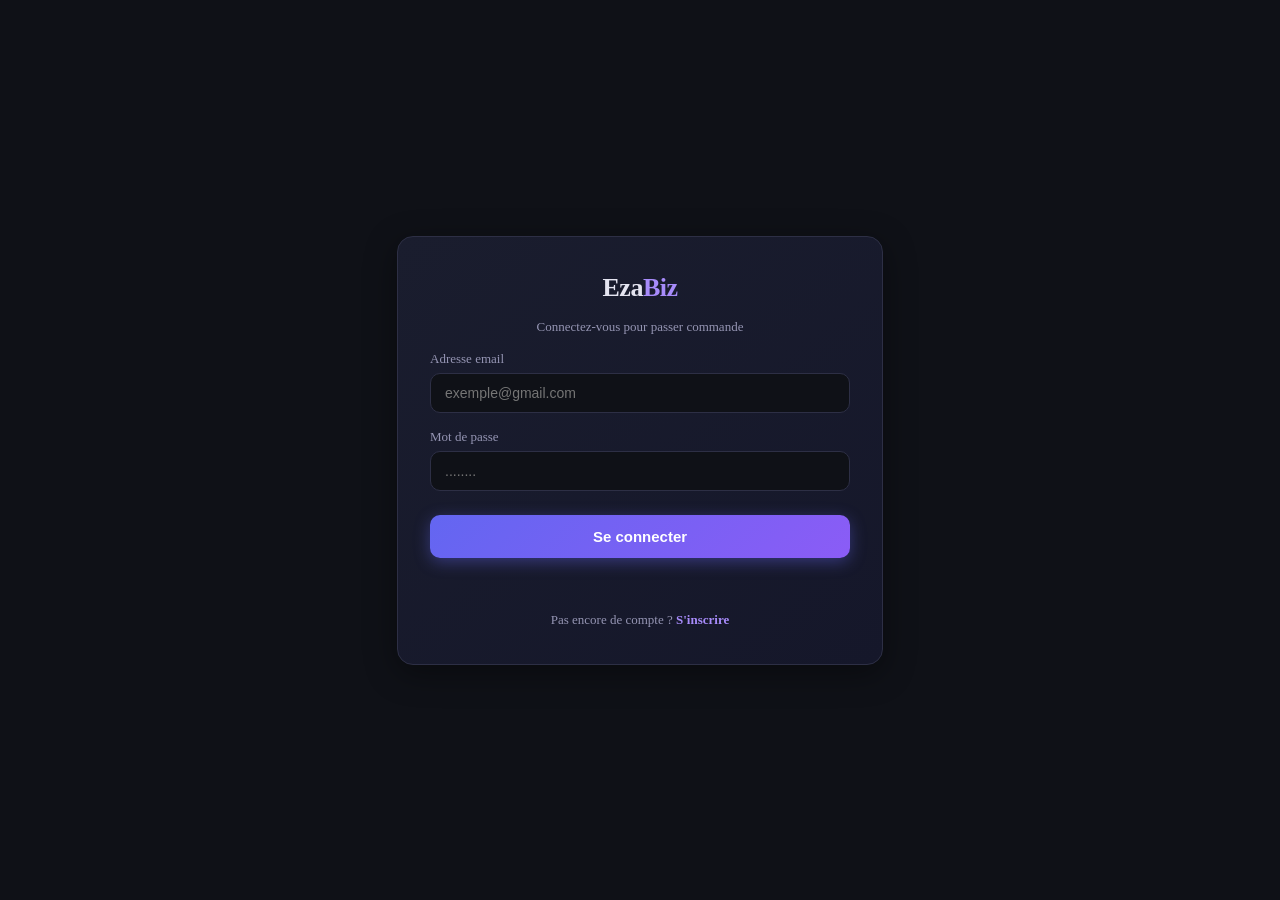
==== public/auth/login.html @ b10c256d "feat: Formulaire de connexion, Formulaire d'inscription et Suivi de commande" ====
<!DOCTYPE html>
<html lang="en">
<head>
    <meta charset="UTF-8">
    <meta name="viewport" content="width=device-width, initial-scale=1.0">
    <title>EzaBiz - Connexion</title>
    <link rel="stylesheet" href="../assets/css/style.css">
    <style>
        .auth-page {
            min-height: 100vh;
            display: flex;
            align-items: center;
            justify-content: center;
            padding: 20 px;
            background: #0f1117;
        }
        .auth-card {
           width: 100%;
           max-width: 420px;
           background: linear-gradient(145deg, #1a1d2e, #15172a);
           border: 1px solid #2d2f45;
           border-radius: 16px;
           padding: 36px 32px;
           box-shadow: 0 8px 32px rgba(0,0,0,0.4);
        }
        .auth-logo {
            text-align: center;
            font-size: 26px;
            font-weight: 700;
            color: #e4e4f0;
            margin-bottom: 6px;
            letter-spacing: -0.5px;
        }
        .auth-logo span {
            color: #a78bfa;
        }
        .auth-subtitle  {
            text-align: center;
            font-size: 13px;
            color: #9595b3;
            margin-bottom: 6px;
            margin-top: 16px;
        }
        .auth-label {
            display: block;
            font-size: 13px;
            color: #9595b3;
            margin-bottom: 6px;
            margin-top: 16px;
        }
        .auth-input {
            width: 100%;
            box-sizing: border-box;
            padding: 11px 14px;
            background: #0f1117;
            border: 1px solid #2d2f45;
            border-radius: 10px;
            color: #e4e4f0;
            font-size: 14px;
        }
        .auth-input:focus {
            border-color: #6366f1;
        }
        .auth-btn {
            width: 100%;
            box-sizing: border-box;
            margin-top: 24px;
            padding: 13px;
            background: linear-gradient(135deg, #6366f1, #8b5cf6);
            color: white;
            border: none;
            border-radius: 10px;
            font-size: 15px;
            font-weight: 600;
            cursor: pointer;
            box-shadow: 0 4px 16px rgba(99,102,241,0.4);
            transition: opacity 0.15s;
        }
        .auth-btn:hover {
            opacity: 0.88;
        }
        .auth-message {
            margin-top: 14px;
            font-size: 13px;
            text-align: center;
            min-height: 20px;
        }
        .auth-message.erreur { color: #f87171;}
        .auth-message.succes{ color: #4ade80;}

        .auth-link {
            text-align: center;
            margin-top: 20px;
            font-size: 13px;
            color: #9595b3;
        }
        .auth-link a {
            color:#a78bfa;
            text-decoration: none;
            font-weight: 600;
        }
        .auth-link:hover {
            text-decoration: underline;
        }
    </style>
</head>
<body>
    <div class="auth-page">
        <div class="auth-card">
            <div class="auth-logo">Eza<span>Biz</span></div>
            <div class="auth-subtitle">Connectez-vous pour passer commande </div>

            <label class="auth-label" for="email">Adresse email</label>
            <input class="auth-input" type="email" id="email" placeholder="exemple@gmail.com">

            <label class="auth-label" for="mot_de_passe">Mot de passe</label>
            <input class="auth-input" type="password" id="mot_de_passe" placeholder="........">

            <button class="auth-btn" id="btn-connexion">Se connecter</button>

            <div class="auth-message" id="message"></div>

            <div class="auth-link">
                Pas encore de compte ? <a href="register.html">S'inscrire</a>
            </div>
        </div>
    </div>
    
    <script>
        document.getElementById('btn-connexion').addEventListener('click', function() {
            const email = document.getElementById('email').value.trim();
            const mot_de_passe = document.getElementById('mot_de_passe').value;
            const message = document.getElementById('message');
           
            // Validation simple
            if (!email || !mot_de_passe) {
                message.className = 'auth-message erreur';
                message.textContent = 'Veuillez remplir tous les champs.';
                return;
            }

            message.className = 'auth-message';
            message.textContent = 'Connexion en cours...';

            fetch('https://ezabiz-production.up.railway.app/api/auth/login', {
                method: 'POST',
                headers: { 'Content-Type': 'application/json'},
                body: JSON.stringify({ email, mot_de_passe })
            })
            .then(function(response) {
                return response.json();
            })
            .then(function(resultat) {
                if (resultat.token) {
                    // Connexion réussie
                    localStorage.setItem('token', resultat.token);
                    message.className = 'auth-message succes';
                    message.textContent = 'Connexion réussie !';
                    // Retour vers le panier si c'est ce qui a déclenché la redirection
                    const retour = localStorage.getItem('retour_apres_login');
                    if (retour) {
                        localStorage.removeItem('retour_apres_login');
                        window.location.href = retour;
                    } else {
                        window.location.href = '../index.html';
                    }
                } else {
                    message.className = 'auth-message erreur';
                    message.textContent = resultat.erreur ||  'Email ou mot de passe incorrect.';
                }
            })
            .catch(function(erreur) {
                 message.className = 'auth-message erreur';
                 message.textContent = 'Erreur de connexion. Réessayez.';
                 console.error(erreur);
            });
        });
    </script>
</body>
</html>
---- public/assets/css/style.css ----
#filtres {
    display: flex;
    gap: 10px;
    padding: 10px 20px;
    background: rgba(255, 255, 255, 0.85);
    backdrop-filter: blur(8px);
    flex-wrap: wrap;
    position: absolute;
    top: 0;
    left: 0;
    right: 0;
    z-index: 1000;
}
.btn-filtre {
    padding: 6px 16px;
    border: 2px solid #2E7D32;
    background: white;
    color: #2E7D32;
    border-radius: 20px;
    cursor: pointer;
    font-size: 14px;
    transition: background 0.2s, color 0.2s;
}
.btn-filtre:hover, .btn-filtre.actif {
    background: #2E7D32;
    color: white;
}
body {
    padding: 0;
    margin: 0;
    background: #0f1117;
}

html, body, #carte {
    height: 100%;
    width: 100vw;
}

.marqueur{
    display: flex;
    align-items: center;
    gap: 6px;
}
.marqueur-icone {
    width: 32px;
    height: 32px;
    border-radius: 50%;
    display: flex;
    align-items: center;
    justify-content: center;
    font-size: 14px;
    color: white;
    flex-shrink: 0;
    box-shadow: 0 2px 6px rgba(0, 0, 0, 0.25);
}
.marqueur-nom {
   font-size: 13px;
   font-weight: 700;
   color: #1a1a1a;
   white-space: nowrap;
   text-shadow: 0 1px 3px rgba(255, 255, 255, 0.9);
}
.marqueur-restauration .marqueur-icone {
    background: #E8673A;
}
.marqueur-pharmacie .marqueur-icone {
    background: #E8673A;
}
.marqueur-epicerie .marqueur-icone {
   background: #E8673A;
}
.marqueur-electronique .marqueur-icone {
    background: #E8673A;
}
.marqueur-autre .marqueur-icone {
    background: #E8673A;
}
.btn-fiche {
    display: inline-block;
    margin-top: 6px;
    padding: 4px 12px;
    background: #2E7D32;
    color: white;
    border-radius: 12px;
    text-decoration: none;
    font-size: 12px;
}
@media (max-width: 768px) {
    #filtres {
        padding: 6px 10px;
        gap: 6px;
    }
    .btn-filtre {
        padding: 4px 10px;
        font-size: 12px;
    }
}

#compteur-panier {
    display: inline-block;
    background: #1a1d2e;
    color: #a78bfa;
    padding: 6px 14px;
    border-radius: 20px;
    font-size: 14px;
    margin: 16px;
    border: 1px solid #2d2f45;
}

#panier-container {
    max-width: 500px;
    margin: 0 auto;
    padding: 0 20px;
}

.ligne-panier {
    display: flex;
    justify-content: space-between;
    background: linear-gradient(145deg, #1a1d2e, #1517242);
    border: 1px solid #2d2f45;
    border-radius: 12px;
    padding: 14px 18px;
    margin-bottom: 12px;
    color: #e4e4f0;
    box-shadow: 0 4px 14px rgba(255, 255, 255, 0.4);
}

.total-panier {
    display: flex;
    justify-content: space-between;
    background: linear-gradient(145deg, #312e81, #1e1b4b);
    border: 1px solid #4c46b3;
    border-radius: 12px;
    padding: 16px 18px;
    margin-top: 18px;
    font-weight: bold;
    color: #c4b5fd;
    box-shadow: 0 4px 18px rgba(76, 70, 179, 0.35);
}

.formulaire-adresse {
    max-width: 500px;
    margin: 28px auto 0;
    padding: 0 20px;
}

.formulaire-adresse h2 {
    color: #e4e4f0;
    font-size: 18px;
    margin-bottom: 8px;
}

.formulaire-adresse label {
    display: block;
    margin-top: 12px;
    font-size: 14px;
    color: #9595b3;
}

.formulaire-adresse input,
.formulaire-adresse textarea {
    width: 100%;
    padding: 10px;
    margin-top: 4px;
    border-radius: 8px;
    border: 1px solid #2d2f45;
    background: #15172a;
    color: #e4e4f0;
}

.btn-commander {
    width: 100%;
    box-sizing: border-box;
    margin-top: 18px;
    background: linear-gradient(135deg, #6366f1, #8b5cf6);
    color: white;
    border: none;
    border-radius: 10px;
    padding: 14px;
    font-size: 15px;
    cursor: pointer;
    box-shadow: 0 4px 16px rgba(99, 102, 241, 0.4);
}
.btn-commander:hover {
    background: linear-gradient(135deg, #5558e0, #7c4fe0);
}
#fiche-container {
    max-width: 600px;
    margin: 0 auto;
    padding: 0 20px 60px;
    color: #e4e4f0;
}
#fiche-container img {
    width: 100%;
    height: 220px;
    object-fit: cover;
    border-radius: 14px;
    background: #1a1d2e;
    margin-bottom: 20px;
}
#fiche-container h1 {
    font-size: 24px;
    font-weight: 700;
    margin-bottom: 6px;
    color: #e4e4f0;
}
#fiche-container .slogan {
    font-size: 14px;
    color: #9595b3;
    font-style: italic;
    margin-bottom: 18px;
}
#fiche-container > p {
    font-size: 14px;
    color: #c4c4dc;
    margin-bottom: 8px;
    display: flex;
    align-items: center;
    gap: 8px;
}

.grille-produits {
    margin-top: 28px;
    display: grid;
    grid-template-columns: repeat(auto-fill, minmax(220px, 1fr));
    gap: 16px;
}
.carte-produit {
    background: linear-gradient(145deg, #1a1d2e, #151724);
    border: 1px solid #2d2f45;
    border-radius: 14px;
    padding: 16px;
    box-shadow: 0 4px 14px rgba(0, 0, 0, 0.25);
    transition: transform 0.15s, box-shadow 0.15s;
}
.carte-produit:hover{
    transform: translateY(-2px);
    box-shadow: 0 6px 20px rgba(99, 102, 241, 0.2);
}
.carte-produit h3 {
    font-size: 15px;
    font-weight: 600;
    color: #e4e4f0;
    margin-bottom: 6px;
}
.carte-produit p {
   font-size: 15px;
   font-weight: 700;
   color: #e4e4f0;
   margin-bottom: 6px;
}
.carte-produit .btn-ajouter {
    width: 100%;
    box-sizing: border-box;
    padding: 9px 0;
    background: linear-gradient(135deg, #6366f1, #8b5cf6);
    color: white;
    border: none;
    border-radius: 10px;
    font-size: 14px;
    font-weight: 600;
    cursor: pointer;
    box-shadow: 0 4px 14px rgba(99, 102, 241, 0.35);
    transition: opacity 0.15s;
}

.carte-produit .btn-ajouer:hover {
    background: linear-gradient(135deg, #5558e0, #7c4fe0);
}

@media (max-width: 480px) {
    .grille-produits {
        grid-template-columns: 1fr 1fr;
    }
    #fiche-container img {
        height: 160px;
    }
}
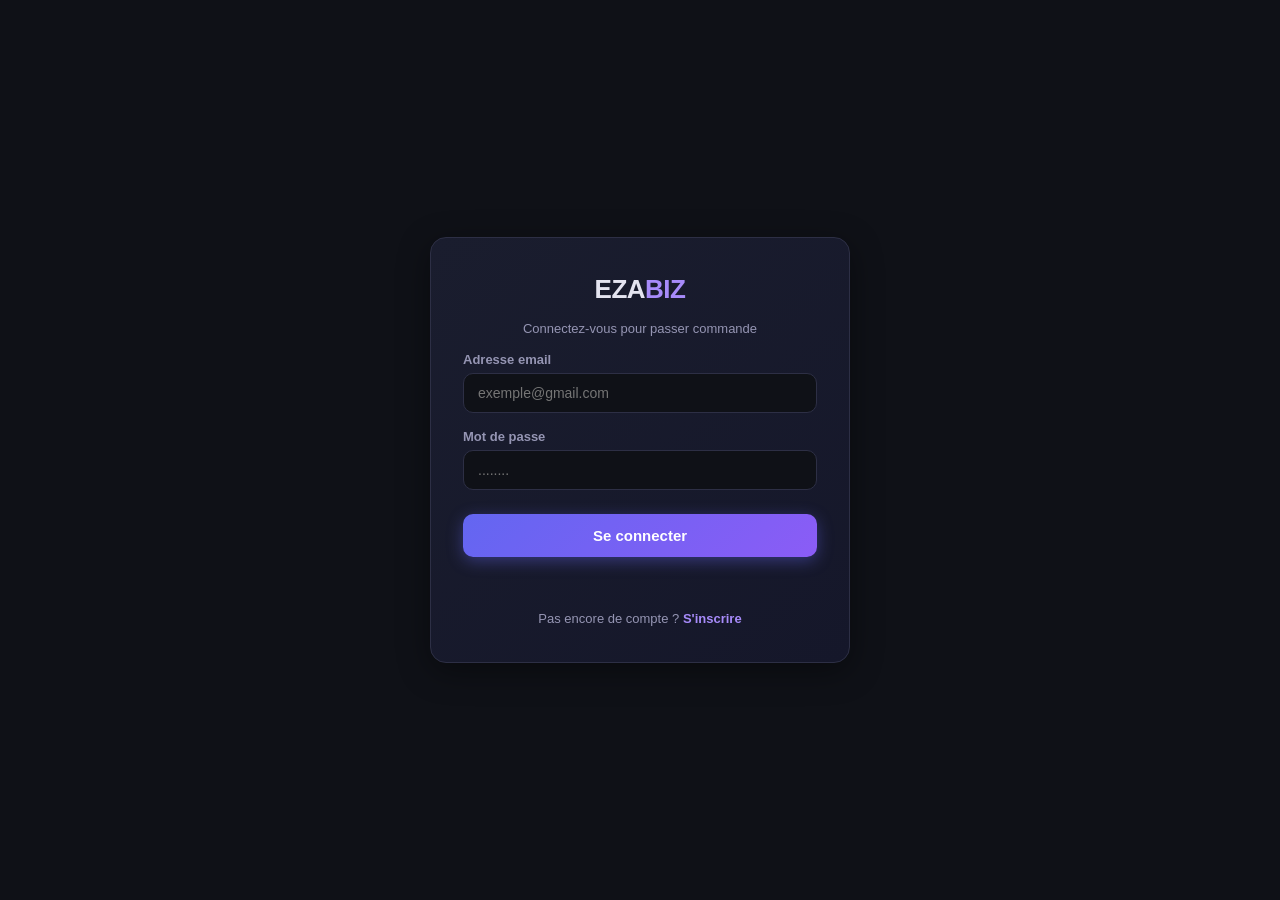
==== commit d2445d32: "feat: design vert, fiche PME, register nouveaux champs, géolocalisation carte" ====
--- a/public/auth/login.html
+++ b/public/auth/login.html
@@ -4,7 +4,7 @@
     <meta charset="UTF-8">
     <meta name="viewport" content="width=device-width, initial-scale=1.0">
     <title>EzaBiz - Connexion</title>
-    <link rel="stylesheet" href="../assets/css/style.css">
+    <link rel="stylesheet" href="../assets/css/main.css">
     <style>
         .auth-page {
             min-height: 100vh;
--- a/public/assets/css/main.css
+++ b/public/assets/css/main.css
@@ -0,0 +1,667 @@
+* {
+    box-sizing: border-box;
+}
+
+body {
+    margin: 0;
+    font-family: Arial, sans-serif;
+    color: #1f2933;
+    background: #f4f7fb;
+}
+
+/* Header / Topbar */
+.topbar {
+    display: flex;
+    align-items: center;
+    justify-content: space-between;
+    gap: 24px;
+    padding: 16px 32px;
+    background: #0f766e;
+    color: white;
+}
+
+.topbar-logo {
+    font-size: 20px;
+    font-weight: 700;
+    color: white;
+    text-decoration: none;
+}
+
+.topbar-nav {
+    display: flex;
+    gap: 10px;
+}
+
+.topbar-nav a:hover {
+    background: #ccfbf1;
+}
+
+.compteur-panier {
+    display: flex;
+    align-items: center;
+    gap: 6px;
+    padding: 8px 14px;
+    border-radius: 6px;
+    background: white;
+    color: #0f766e;
+    font-weight: 700;
+    font-size: 14px;
+    text-decoration: none;
+    cursor: pointer;
+}
+
+/* Carte interactive */
+#carte {
+    height: calc(100vh - 56px);
+    width: 100%;
+}
+
+#filtres {
+    display: flex;
+    gap: 8px;
+    padding: 10px 20px;
+    background: rgba(255, 255, 255, 0.92);
+    backdrop-filter: blur(8px);
+    flex-wrap: wrap;
+    position: absolute;
+    top: 56px;
+    left: 0;
+    right: 0;
+    z-index: 1000;
+    border-bottom: 1px solid #e2e8f0;
+}
+
+.btn-filtre {
+    padding: 6px 16px;
+    border: 2px solid #0f766e;
+    background: white;
+    color: #0f766e;
+    border-radius: 20px;
+    cursor: pointer;
+    font-size: 13px;
+    font-weight: 700;
+    font-family: Arial, sans-serif;
+    transition: background 0.2s, color 0.2s;
+}
+
+.btn-filtre:hover,
+.btn-filtre.actif {
+    background: #0f766e;
+    color: white;
+}
+
+/* Fiche PME */
+.fiche-page {
+    max-width: 720px;
+    margin: 32px auto;
+    padding: 0 20px 60px;
+}
+
+.fiche-photo {
+    width: 100%;
+    height: 220px;
+    object-fit: cover;
+    border-radius: 10px;
+    background: #e2e8f0;
+    margin-bottom: 24px;    
+}
+
+.fiche-nom {
+    font-size: 26px;
+    font-weight: 700;
+    color: #1f2933;
+    margin-bottom: 6px;
+}
+
+.fiche-slogan {
+    font-size: 15px;
+    color: #52616f;
+    font-style: italic;
+    margin-bottom: 16px;
+}
+
+.fiche-info {
+    font-size: 14px;
+    color: #1f2933;
+    margin-bottom: 8px;
+    display: flex;
+    align-items: center;
+    gap: 8px;
+}
+
+.fiche-compteur {
+    position: fixed;
+    top: 16px;
+    right: 20px;
+    z-index: 2000;
+    display: flex;
+    align-items: center;
+    gap: 6px;
+    padding: 8px 16px;
+    background: #0f766e;
+    color: white;
+    font-weight: 700;
+    font-size: 14px;
+    border-radius: 999px;
+    box-shadow: 0 4px 14px rgba(15, 118, 110, 0.3);
+    text-decoration: none;
+}
+
+/* Grille des produits */
+.grille-produits {
+    margin-top: 28px;
+    display: grid;
+    grid-template-columns: repeat(auto-fill, minmax(200px, 1fr));
+    gap: 16px;
+}
+
+.carte-produit {
+    background: white;
+    border: 1px solid #e2e8f0;
+    border-radius: 10px;
+    padding: 16px;
+    box-shadow: 0 2px 8px rgba(15, 23, 42, 0.06);
+    transition: transform 0.15s, box-shadow 0.15s;
+}
+
+.carte-produit:hover {
+    transform: translateY(-2px);
+    box-shadow: 0 6px 18px rgba(15, 118, 110, 0.1);
+}
+
+.carte-produit h3 {
+    font-size: 15px;
+    font-weight: 700;
+    color: #1f2933;
+    margin-bottom: 6px;
+}
+
+.carte-produit p {
+    font-size: 15px;
+    font-weight: 700;
+    color: #0f766e;
+    margin-bottom: 6px;
+}
+
+.btn-ajouter {
+    width: 100%;
+    padding: 9px 0;
+    background: #0f766e;
+    color: white;
+    border: none;
+    border-radius: 6px;
+    font-size: 14px;
+    font-weight: 700;
+    font-family: Arial, sans-serif;
+    cursor: pointer;
+    transition: background 0.15s;
+}
+
+.btn-ajouter:hover {
+    background: #115e59;
+}
+
+/* Panier */
+.panier-page {
+    font-size: 22px;
+    font-weight: 700;
+    color: #1f2933;
+    margin-bottom: 20px;
+}
+
+.ligne-panier {
+    display: flex;
+    justify-content: space-between;
+    align-items: center;
+    background: white;
+    border: 1px solid #e2e8f0;
+    border-radius: 8px;
+    padding: 14px 18px;
+    margin-bottom: 10px;
+    color: #1f2933;
+    font-size: 14px;
+}
+
+.total-panier {
+    display: flex;
+    justify-content: space-between;
+    align-items: center;
+    background: #ecfdf5;
+    border: 1px solid #99f6e4;
+    border-radius: 8px;
+    padding: 16px 18px;
+    margin-top: 16px;
+    font-weight: 700;
+    color: #0f766e;
+    font-size: 16px;
+}
+
+/* Formulaire de commande */
+.formulaire-adresse {
+    margin-top: 28px;
+}
+
+.formulaire-adresse h2 {
+    font-size: 18px;
+    font-weight: 700;
+    color: #1f2933;
+    margin-bottom: 16px;
+}
+
+.formulaire-adresse label {
+    display: block;
+    font-size: 13px;
+    font-weight: 700;
+    color: #52616f;
+    margin-bottom: 6px;
+    margin-top: 14px;
+}
+
+.formulaire-adresse input,
+.formulaire-adresse textarea,
+.formulaire-adresse select {
+    width: 100%;
+    padding: 12px;
+    border: 1px solid #cbd5e1;
+    border-radius: 6px;
+    font-family: Arial, sans-serif;
+    font-size: 14px;
+    color: #1f2933;
+    background: white;
+    box-sizing: border-box;
+}
+
+.formulaire-adresse input:focus,
+.formulaire-adresse textarea:focus,
+.formulaire-adresse select:focus {
+    outline: none;
+    border-color: #0f766e;
+}
+
+.btn-commander {
+    width: 100%;
+    margin-top: 20px;
+    padding: 14px;
+    background: #0f766e;
+    color: white;
+    border: none;
+    border-radius: 6px;
+    font-size: 15px;
+    font-weight: 700;
+    font-family: Arial, sans-serif;
+    cursor: pointer;
+    transition: background 0.15s;
+}
+
+.btn-commander:hover {
+    background: #115e59;
+}
+
+/* Auth ( Login / Register ) */
+.auth-page {
+    display: grid;
+    min-height: 100vh;
+    place-items: center;
+    padding: 24px;
+    background: #f4f7fb;
+}
+
+.auth-card {
+    width: min(440px, 100%);
+    padding: 32px;
+    border: 1px solid #e2e8f0;
+    border-radius: 10px;
+    box-shadow: 0 18px 50px rgba(15, 23, 42, 0.08);
+    background: white;
+}
+
+.auth-logo {
+    font-size: 22px;
+    font-weight: 700;
+    color: #0f766e;
+    text-align: center;
+    margin-bottom: 4px;
+    text-transform: uppercase;
+    letter-spacing: 1px;
+}
+
+.auth-subtitle {
+    text-align: center;
+    font-size: 14px;
+    color: #52616f;
+    margin-bottom: 28px;
+}
+
+.auth-label {
+    display: block;
+    font-size: 13px;
+    font-weight: 700;
+    color: #52616f;
+    margin-bottom: 6px;
+    margin-top: 14px;
+}
+
+.auth-input,
+.auth-select {
+    width: 100%;
+    box-sizing: border-box;
+    padding: 12px;
+    border: 1px solid #cbd5e1;
+    border-radius: 6px;
+    font-family: Arial, sans-serif;
+    font-size: 14px;
+    color: #1f2933;
+    background: white;
+    outline: none;
+    transition: border-color 0.2s;
+}
+
+.auth-input:focus,
+.auth-select:focus {
+    border-color: #0f766e;
+}
+
+.auth-btn {
+    width: 100%;
+    box-sizing: border-box;
+    margin-top: 22px;
+    padding: 13px;
+    background: #0f766e;
+    color: white;
+    border: none;
+    border-radius: 6px;
+    font-size: 15px;
+    font-family: Arial, sans-serif;
+    cursor: pointer;
+    transition: background 0.15s;
+}
+
+.auth-btn:hover {
+    background: #115e59;
+}
+
+.auth-message {
+    margin-top: 14px;
+    font-size: 13px;
+    text-align: center;
+    min-height: 20px;
+    font-weight: 700;
+}
+
+.auth-message.erreur {
+    color: #991b1b;
+}
+
+.auth-message.succes {
+    color: #166534;
+}
+
+.auth-link {
+    text-align: center;
+    margin-top: 18px;
+    font-size: 13px;
+    color: #52616f;
+}
+
+.auth-link a {
+    color: #0f766e;
+    text-decoration: none;
+    font-weight: 700;
+}
+
+.auth-link  a:hover {
+    text-decoration: underline;
+}
+
+/* Suivi de commandes */
+.suivi-page {
+    max-width: 600px;
+    margin: 0 auto;
+    padding: 24px 16px 60px;
+}
+
+.commande-info {
+    background: white;
+    border: 1px solid #e2e8f0;
+    border-radius: 10px;
+    padding: 18px;
+    margin-bottom: 28px;
+    box-shadow: 0 2px 8px rgba(15, 23, 42, 0.05);
+}
+
+.commande-info h2 {
+    font-size: 12px;
+    color: #52616f;
+    text-transform: uppercase;
+    letter-spacing: 0.5px;
+    margin-bottom: 4px;
+}
+
+.numero-commande {
+    font-size: 24px;
+    font-weight: 700;
+    color: #0f766e;
+}
+
+.pme-nom-suivi {
+  font-size: 14px;
+  color: #52616f;
+  margin-top: 4px;
+}
+
+/* Progression */
+.progression {
+  display: flex;
+  align-items: flex-start;
+  justify-content: center;
+  margin-bottom: 32px;
+  position: relative;
+}
+
+.etape {
+  display: flex;
+  flex-direction: column;
+  align-items: center;
+  flex: 1;
+  position: relative;
+}
+
+.etape:not(:last-child)::after {
+  content: '';
+  position: absolute;
+  top: 20px;
+  left: 50%;
+  width: 100%;
+  height: 2px;
+  background: #e2e8f0;
+  z-index: 0;
+}
+
+.etape.fait:not(:last-child)::after {
+  background: #0f766e;
+}
+
+.cercle {
+  width: 40px;
+  height: 40px;
+  border-radius: 50%;
+  display: flex;
+  align-items: center;
+  justify-content: center;
+  font-size: 15px;
+  font-weight: 700;
+  border: 2px solid #e2e8f0;
+  background: white;
+  color: #52616f;
+  z-index: 1;
+  position: relative;
+}
+
+.etape.fait .cercle {
+  background: #dcfce7;
+  border-color: #16a34a;
+  color: #166534;
+}
+
+.etape.active .cercle {
+  background: #0f766e;
+  border-color: #0f766e;
+  color: white;
+  box-shadow: 0 0 14px rgba(15, 118, 110, 0.4);
+}
+
+.etape-label {
+  margin-top: 10px;
+  font-size: 12px;
+  color: #52616f;
+  text-align: center;
+  font-weight: 700;
+}
+
+.etape.active .etape-label { color: #0f766e; }
+.etape.fait .etape-label { color: #166534; }
+
+.section-titre {
+  font-size: 12px;
+  color: #52616f;
+  text-transform: uppercase;
+  letter-spacing: 0.5px;
+  margin-bottom: 12px;
+  font-weight: 700;
+}
+
+.articles-suivi {
+  background: white;
+  border: 1px solid #e2e8f0;
+  border-radius: 10px;
+  padding: 18px;
+  box-shadow: 0 2px 8px rgba(15, 23, 42, 0.05);
+}
+
+.article-ligne {
+  display: flex;
+  justify-content: space-between;
+  padding: 10px 0;
+  border-bottom: 1px solid #f1f5f9;
+  font-size: 14px;
+  color: #1f2933;
+}
+
+.article-ligne:last-child { border-bottom: none; }
+
+.total-suivi {
+  display: flex;
+  justify-content: space-between;
+  margin-top: 14px;
+  font-weight: 700;
+  color: #0f766e;
+  font-size: 15px;
+  padding-top: 12px;
+  border-top: 1px solid #e2e8f0;
+}
+
+.btn-facture {
+  width: 100%;
+  margin-top: 16px;
+  background: #0f766e;
+  color: white;
+  border: none;
+  border-radius: 6px;
+  padding: 14px;
+  font-size: 15px;
+  font-weight: 700;
+  font-family: Arial, sans-serif;
+  cursor: pointer;
+  transition: background 0.15s;
+}
+
+.btn-facture:hover {
+  background: #115e59;
+}
+
+/* ── Marqueurs carte ── */
+.marqueur {
+  display: flex;
+  align-items: center;
+  gap: 6px;
+}
+
+.marqueur-icone {
+  width: 32px;
+  height: 32px;
+  border-radius: 50%;
+  display: flex;
+  align-items: center;
+  justify-content: center;
+  font-size: 14px;
+  color: white;
+  flex-shrink: 0;
+  box-shadow: 0 2px 6px rgba(0, 0, 0, 0.2);
+}
+
+.marqueur-nom {
+  font-size: 13px;
+  font-weight: 700;
+  color: #1f2933;
+  white-space: nowrap;
+  text-shadow: 0 1px 3px rgba(255, 255, 255, 0.9);
+}
+
+.marqueur-restauration .marqueur-icone { background: #E8673A; }
+.marqueur-couture      .marqueur-icone { background: #DB2777; }
+.marqueur-coiffure     .marqueur-icone { background: #D97706; }
+.marqueur-quincaillerie .marqueur-icone { background: #475569; }
+.marqueur-transport    .marqueur-icone { background: #0369A1; }
+.marqueur-autre        .marqueur-icone { background: #334155; }
+
+/* Popup */
+.leaflet-popup-content-wrapper {
+  border-radius: 10px;
+  box-shadow: 0 6px 24px rgba(15, 23, 42, 0.12);
+  border: 1px solid #e2e8f0;
+  font-family: Arial, sans-serif;
+  font-size: 13px;
+}
+
+.btn-fiche {
+  display: inline-block;
+  margin-top: 8px;
+  padding: 6px 14px;
+  background: #0f766e;
+  color: white;
+  border-radius: 6px;
+  text-decoration: none;
+  font-size: 13px;
+  font-weight: 700;
+}
+
+.btn-fiche:hover {
+  background: #115e59;
+}
+
+/* Clusters */
+.marker-cluster-small,
+.marker-cluster-medium,
+.marker-cluster-large {
+  background: rgba(15, 118, 110, 0.2) !important;
+}
+
+.marker-cluster-small div,
+.marker-cluster-medium div,
+.marker-cluster-large div {
+  background: #0f766e !important;
+  color: white !important;
+  font-weight: 700;
+  font-family: Arial, sans-serif;
+}
+
+/* ── Responsive ── */
+@media (max-width: 768px) {
+  .topbar { padding: 12px 16px; }
+  #filtres { padding: 8px 12px; gap: 6px; }
+  .btn-filtre { padding: 5px 12px; font-size: 12px; }
+  .grille-produits { grid-template-columns: 1fr 1fr; }
+  .fiche-photo { height: 160px; }
+  .panier-page, .fiche-page { margin: 16px auto; }
+}
+
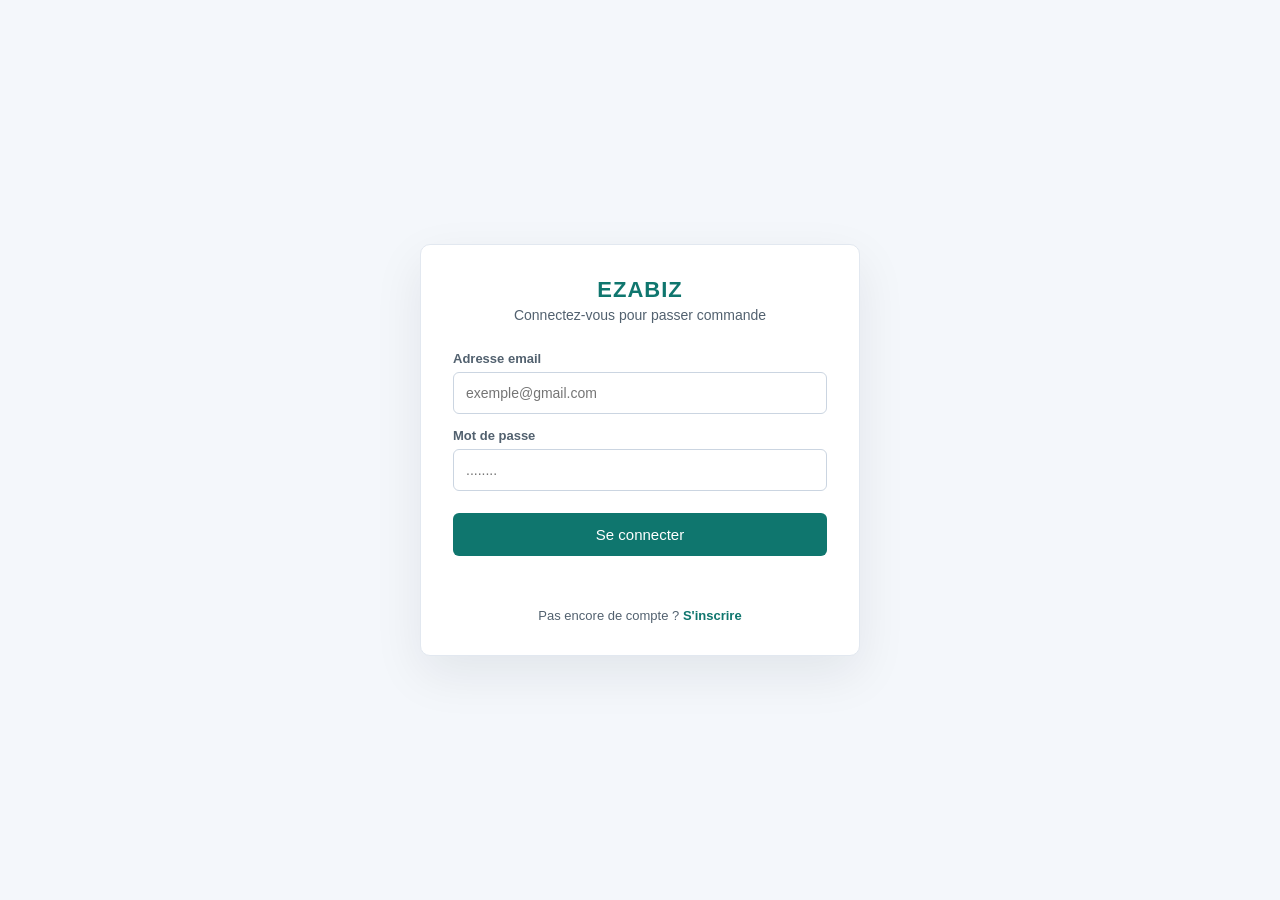
==== commit 149ba78e: "feat: Semaine 6 : intégration vraies PME/produits, refonte suivi, html avec main.css officiel" ====
--- a/public/auth/login.html
+++ b/public/auth/login.html
@@ -5,104 +5,6 @@
     <meta name="viewport" content="width=device-width, initial-scale=1.0">
     <title>EzaBiz - Connexion</title>
     <link rel="stylesheet" href="../assets/css/main.css">
-    <style>
-        .auth-page {
-            min-height: 100vh;
-            display: flex;
-            align-items: center;
-            justify-content: center;
-            padding: 20 px;
-            background: #0f1117;
-        }
-        .auth-card {
-           width: 100%;
-           max-width: 420px;
-           background: linear-gradient(145deg, #1a1d2e, #15172a);
-           border: 1px solid #2d2f45;
-           border-radius: 16px;
-           padding: 36px 32px;
-           box-shadow: 0 8px 32px rgba(0,0,0,0.4);
-        }
-        .auth-logo {
-            text-align: center;
-            font-size: 26px;
-            font-weight: 700;
-            color: #e4e4f0;
-            margin-bottom: 6px;
-            letter-spacing: -0.5px;
-        }
-        .auth-logo span {
-            color: #a78bfa;
-        }
-        .auth-subtitle  {
-            text-align: center;
-            font-size: 13px;
-            color: #9595b3;
-            margin-bottom: 6px;
-            margin-top: 16px;
-        }
-        .auth-label {
-            display: block;
-            font-size: 13px;
-            color: #9595b3;
-            margin-bottom: 6px;
-            margin-top: 16px;
-        }
-        .auth-input {
-            width: 100%;
-            box-sizing: border-box;
-            padding: 11px 14px;
-            background: #0f1117;
-            border: 1px solid #2d2f45;
-            border-radius: 10px;
-            color: #e4e4f0;
-            font-size: 14px;
-        }
-        .auth-input:focus {
-            border-color: #6366f1;
-        }
-        .auth-btn {
-            width: 100%;
-            box-sizing: border-box;
-            margin-top: 24px;
-            padding: 13px;
-            background: linear-gradient(135deg, #6366f1, #8b5cf6);
-            color: white;
-            border: none;
-            border-radius: 10px;
-            font-size: 15px;
-            font-weight: 600;
-            cursor: pointer;
-            box-shadow: 0 4px 16px rgba(99,102,241,0.4);
-            transition: opacity 0.15s;
-        }
-        .auth-btn:hover {
-            opacity: 0.88;
-        }
-        .auth-message {
-            margin-top: 14px;
-            font-size: 13px;
-            text-align: center;
-            min-height: 20px;
-        }
-        .auth-message.erreur { color: #f87171;}
-        .auth-message.succes{ color: #4ade80;}
-
-        .auth-link {
-            text-align: center;
-            margin-top: 20px;
-            font-size: 13px;
-            color: #9595b3;
-        }
-        .auth-link a {
-            color:#a78bfa;
-            text-decoration: none;
-            font-weight: 600;
-        }
-        .auth-link:hover {
-            text-decoration: underline;
-        }
-    </style>
 </head>
 <body>
     <div class="auth-page">
@@ -154,21 +56,29 @@
                 if (resultat.token) {
                     // Connexion réussie
                     localStorage.setItem('token', resultat.token);
-                    message.className = 'auth-message succes';
-                    message.textContent = 'Connexion réussie !';
-                    // Retour vers le panier si c'est ce qui a déclenché la redirection
-                    const retour = localStorage.getItem('retour_apres_login');
-                    if (retour) {
-                        localStorage.removeItem('retour_apres_login');
-                        window.location.href = retour;
+
+                    // Décoder le rôle depuis le token
+                    const payload = JSON.parse(atob(resultat.token.split('.') [1]));
+                    const role = payload.role;
+
+                    localStorage.setItem('role', role);
+
+                    if (role === 'pme') {
+                        window.location.href = '../dashboard/login.html';
                     } else {
-                        window.location.href = '../index.html';
+                        const retour = localStorage.getItem('retour_apres_login');
+                        if (retour) {
+                            localStorage.removeItem('retour_apres_login');
+                             window.location.href = retour;
+                        } else {
+                             window.location.href = '../index.html';
+                        }
                     }
                 } else {
-                    message.className = 'auth-message erreur';
-                    message.textContent = resultat.erreur ||  'Email ou mot de passe incorrect.';
+                  message.className = 'auth-message erreur';
+                  message.textContent = resultat.erreur || 'Email ou mot de passe incorrect.';
                 }
-            })
+            })   
             .catch(function(erreur) {
                  message.className = 'auth-message erreur';
                  message.textContent = 'Erreur de connexion. Réessayez.';
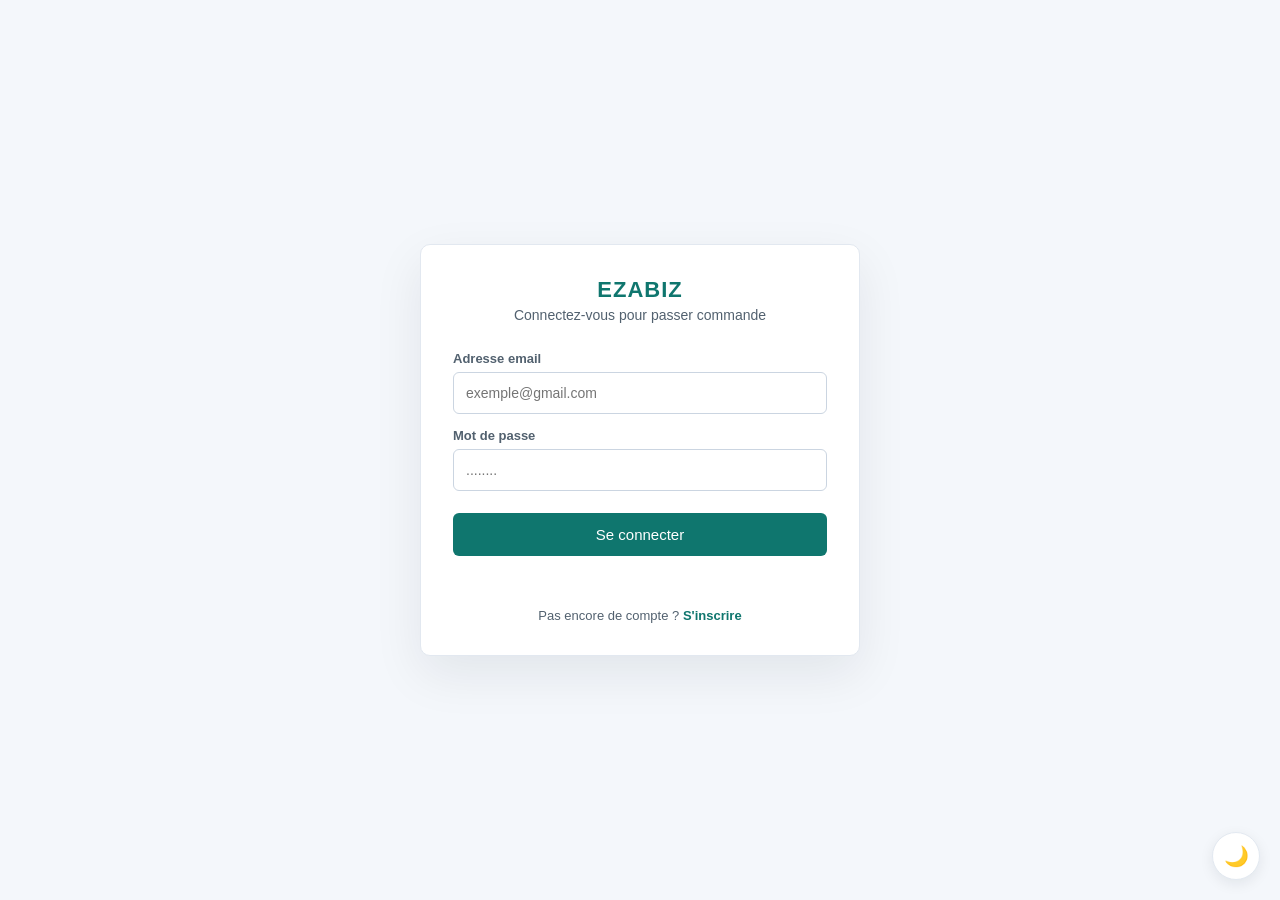
==== commit 6eed019f: "feat: Semaine 6 - mode clair/sombre, corrections panier/suivi/carte, itinéraire fonctionnel" ====
--- a/public/auth/login.html
+++ b/public/auth/login.html
@@ -5,6 +5,8 @@
     <meta name="viewport" content="width=device-width, initial-scale=1.0">
     <title>EzaBiz - Connexion</title>
     <link rel="stylesheet" href="../assets/css/main.css">
+    <!-- Le fichier de gestion de theme clair/sombre -->
+    <script src="../assets/js/theme.js" defer></script>
 </head>
 <body>
     <div class="auth-page">
--- a/public/assets/css/main.css
+++ b/public/assets/css/main.css
@@ -2,11 +2,58 @@
     box-sizing: border-box;
 }
 
+/* Variables de thème — clair (par défaut) */
+:root {
+    --couleur-primaire: #0f766e;
+    --couleur-primaire-hover: #115e59;
+    --fond-page: #f4f7fb;
+    --fond-carte: white;
+    --texte: #1f2933;
+    --texte-clair: #52616f;
+    --bordure: #e2e8f0;
+    --bordure-input: #cbd5e1;
+    --fond-total-panier: #ecfdf5;
+    --bordure-total-panier: #99f6e4;
+    --fond-etape-fait: #dcfce7;
+    --bordure-etape-fait: #16a34a;
+    --texte-etape-fait: #166534;
+    --bordure-article-ligne: #f1f5f9;
+    --erreur: #991b1b;
+    --succes: #166534;
+    --ombre: rgba(15, 23, 42, 0.06);
+    --ombre-forte: rgba(15, 23, 42, 0.08);
+}
+
+/* ============================================
+   Variables de thème — sombre
+   ============================================ */
+[data-theme="dark"] {
+    --couleur-primaire: #14b8a6;
+    --couleur-primaire-hover: #0d9488;
+    --fond-page: #0f1117;
+    --fond-carte: #1a1d2e;
+    --texte: #e4e4f0;
+    --texte-clair: #9595b3;
+    --bordure: #2d2f45;
+    --bordure-input: #3a3d5c;
+    --fond-total-panier: #134e4a;
+    --bordure-total-panier: #115e59;
+    --fond-etape-fait: #14532d;
+    --bordure-etape-fait: #16a34a;
+    --texte-etape-fait: #4ade80;
+    --bordure-article-ligne: #262a45;
+    --erreur: #f87171;
+    --succes: #4ade80;
+    --ombre: rgba(0, 0, 0, 0.3);
+    --ombre-forte: rgba(0, 0, 0, 0.45);
+}
+
 body {
     margin: 0;
     font-family: Arial, sans-serif;
-    color: #1f2933;
-    background: #f4f7fb;
+    color: var(--texte);
+    background: var(--fond-page);
+    transition: background 0.2s, color 0.2s;
 }
 
 /* Header / Topbar */
@@ -16,7 +63,7 @@
     justify-content: space-between;
     gap: 24px;
     padding: 16px 32px;
-    background: #0f766e;
+    background: var(--couleur-primaire);
     color: white;
 }
 
@@ -43,11 +90,36 @@
     padding: 8px 14px;
     border-radius: 6px;
     background: white;
-    color: #0f766e;
+    color: var(--couleur-primaire);
     font-weight: 700;
     font-size: 14px;
     text-decoration: none;
     cursor: pointer;
+}
+
+/* Bouton bascule clair/sombre */
+.theme-toggle {
+    position: fixed;
+    bottom: 20px;
+    right: 20px;
+    z-index: 3000;
+    width: 48px;
+    height: 48px;
+    border-radius: 50%;
+    border: 1px solid var(--bordure);
+    background: var(--fond-carte);
+    color: var(--texte);
+    font-size: 20px;
+    display: flex;
+    align-items: center;
+    justify-content: center;
+    cursor: pointer;
+    box-shadow: 0 4px 14px var(--ombre-forte);
+    transition: background 0.2s, transform 0.15s;
+}
+
+.theme-toggle:hover {
+    transform: scale(1.05);
 }
 
 /* Carte interactive */
@@ -68,14 +140,18 @@
     left: 0;
     right: 0;
     z-index: 1000;
-    border-bottom: 1px solid #e2e8f0;
+    border-bottom: 1px solid var(--bordure);
+}
+
+[data-theme="dark"] #filtres {
+    background: rgba(26, 29, 46, 0.92);
 }
 
 .btn-filtre {
     padding: 6px 16px;
-    border: 2px solid #0f766e;
-    background: white;
-    color: #0f766e;
+    border: 2px solid var(--couleur-primaire);
+    background: var(--fond-carte);
+    color: var(--couleur-primaire);
     border-radius: 20px;
     cursor: pointer;
     font-size: 13px;
@@ -86,7 +162,7 @@
 
 .btn-filtre:hover,
 .btn-filtre.actif {
-    background: #0f766e;
+    background: var(--couleur-primaire);
     color: white;
 }
 
@@ -102,27 +178,27 @@
     height: 220px;
     object-fit: cover;
     border-radius: 10px;
-    background: #e2e8f0;
-    margin-bottom: 24px;    
+    background: var(--bordure);
+    margin-bottom: 24px;
 }
 
 .fiche-nom {
     font-size: 26px;
     font-weight: 700;
-    color: #1f2933;
+    color: var(--texte);
     margin-bottom: 6px;
 }
 
 .fiche-slogan {
     font-size: 15px;
-    color: #52616f;
+    color: var(--texte-clair);
     font-style: italic;
     margin-bottom: 16px;
 }
 
 .fiche-info {
     font-size: 14px;
-    color: #1f2933;
+    color: var(--texte);
     margin-bottom: 8px;
     display: flex;
     align-items: center;
@@ -138,7 +214,7 @@
     align-items: center;
     gap: 6px;
     padding: 8px 16px;
-    background: #0f766e;
+    background: var(--couleur-primaire);
     color: white;
     font-weight: 700;
     font-size: 14px;
@@ -156,12 +232,12 @@
 }
 
 .carte-produit {
-    background: white;
-    border: 1px solid #e2e8f0;
+    background: var(--fond-carte);
+    border: 1px solid var(--bordure);
     border-radius: 10px;
     padding: 16px;
-    box-shadow: 0 2px 8px rgba(15, 23, 42, 0.06);
-    transition: transform 0.15s, box-shadow 0.15s;
+    box-shadow: 0 2px 8px var(--ombre);
+    transition: transform 0.15s, box-shadow 0.15s, background 0.2s;
 }
 
 .carte-produit:hover {
@@ -172,21 +248,21 @@
 .carte-produit h3 {
     font-size: 15px;
     font-weight: 700;
-    color: #1f2933;
+    color: var(--texte);
     margin-bottom: 6px;
 }
 
 .carte-produit p {
     font-size: 15px;
     font-weight: 700;
-    color: #0f766e;
+    color: var(--couleur-primaire);
     margin-bottom: 6px;
 }
 
 .btn-ajouter {
     width: 100%;
     padding: 9px 0;
-    background: #0f766e;
+    background: var(--couleur-primaire);
     color: white;
     border: none;
     border-radius: 6px;
@@ -198,14 +274,14 @@
 }
 
 .btn-ajouter:hover {
-    background: #115e59;
+    background: var(--couleur-primaire-hover);
 }
 
 /* Panier */
 .panier-page {
     font-size: 22px;
     font-weight: 700;
-    color: #1f2933;
+    color: var(--texte);
     margin-bottom: 20px;
 }
 
@@ -213,12 +289,12 @@
     display: flex;
     justify-content: space-between;
     align-items: center;
-    background: white;
-    border: 1px solid #e2e8f0;
+    background: var(--fond-carte);
+    border: 1px solid var(--bordure);
     border-radius: 8px;
     padding: 14px 18px;
     margin-bottom: 10px;
-    color: #1f2933;
+    color: var(--texte);
     font-size: 14px;
 }
 
@@ -226,13 +302,13 @@
     display: flex;
     justify-content: space-between;
     align-items: center;
-    background: #ecfdf5;
-    border: 1px solid #99f6e4;
+    background: var(--fond-total-panier);
+    border: 1px solid var(--bordure-total-panier);
     border-radius: 8px;
     padding: 16px 18px;
     margin-top: 16px;
     font-weight: 700;
-    color: #0f766e;
+    color: var(--couleur-primaire);
     font-size: 16px;
 }
 
@@ -244,7 +320,7 @@
 .formulaire-adresse h2 {
     font-size: 18px;
     font-weight: 700;
-    color: #1f2933;
+    color: var(--texte);
     margin-bottom: 16px;
 }
 
@@ -252,7 +328,7 @@
     display: block;
     font-size: 13px;
     font-weight: 700;
-    color: #52616f;
+    color: var(--texte-clair);
     margin-bottom: 6px;
     margin-top: 14px;
 }
@@ -262,12 +338,12 @@
 .formulaire-adresse select {
     width: 100%;
     padding: 12px;
-    border: 1px solid #cbd5e1;
+    border: 1px solid var(--bordure-input);
     border-radius: 6px;
     font-family: Arial, sans-serif;
     font-size: 14px;
-    color: #1f2933;
-    background: white;
+    color: var(--texte);
+    background: var(--fond-carte);
     box-sizing: border-box;
 }
 
@@ -275,14 +351,14 @@
 .formulaire-adresse textarea:focus,
 .formulaire-adresse select:focus {
     outline: none;
-    border-color: #0f766e;
+    border-color: var(--couleur-primaire);
 }
 
 .btn-commander {
     width: 100%;
     margin-top: 20px;
     padding: 14px;
-    background: #0f766e;
+    background: var(--couleur-primaire);
     color: white;
     border: none;
     border-radius: 6px;
@@ -294,7 +370,7 @@
 }
 
 .btn-commander:hover {
-    background: #115e59;
+    background: var(--couleur-primaire-hover);
 }
 
 /* Auth ( Login / Register ) */
@@ -303,22 +379,22 @@
     min-height: 100vh;
     place-items: center;
     padding: 24px;
-    background: #f4f7fb;
+    background: var(--fond-page);
 }
 
 .auth-card {
     width: min(440px, 100%);
     padding: 32px;
-    border: 1px solid #e2e8f0;
+    border: 1px solid var(--bordure);
     border-radius: 10px;
-    box-shadow: 0 18px 50px rgba(15, 23, 42, 0.08);
-    background: white;
+    box-shadow: 0 18px 50px var(--ombre-forte);
+    background: var(--fond-carte);
 }
 
 .auth-logo {
     font-size: 22px;
     font-weight: 700;
-    color: #0f766e;
+    color: var(--couleur-primaire);
     text-align: center;
     margin-bottom: 4px;
     text-transform: uppercase;
@@ -328,7 +404,7 @@
 .auth-subtitle {
     text-align: center;
     font-size: 14px;
-    color: #52616f;
+    color: var(--texte-clair);
     margin-bottom: 28px;
 }
 
@@ -336,7 +412,7 @@
     display: block;
     font-size: 13px;
     font-weight: 700;
-    color: #52616f;
+    color: var(--texte-clair);
     margin-bottom: 6px;
     margin-top: 14px;
 }
@@ -346,19 +422,19 @@
     width: 100%;
     box-sizing: border-box;
     padding: 12px;
-    border: 1px solid #cbd5e1;
+    border: 1px solid var(--bordure-input);
     border-radius: 6px;
     font-family: Arial, sans-serif;
     font-size: 14px;
-    color: #1f2933;
-    background: white;
+    color: var(--texte);
+    background: var(--fond-carte);
     outline: none;
     transition: border-color 0.2s;
 }
 
 .auth-input:focus,
 .auth-select:focus {
-    border-color: #0f766e;
+    border-color: var(--couleur-primaire);
 }
 
 .auth-btn {
@@ -366,7 +442,7 @@
     box-sizing: border-box;
     margin-top: 22px;
     padding: 13px;
-    background: #0f766e;
+    background: var(--couleur-primaire);
     color: white;
     border: none;
     border-radius: 6px;
@@ -377,7 +453,7 @@
 }
 
 .auth-btn:hover {
-    background: #115e59;
+    background: var(--couleur-primaire-hover);
 }
 
 .auth-message {
@@ -389,27 +465,27 @@
 }
 
 .auth-message.erreur {
-    color: #991b1b;
+    color: var(--erreur);
 }
 
 .auth-message.succes {
-    color: #166534;
+    color: var(--succes);
 }
 
 .auth-link {
     text-align: center;
     margin-top: 18px;
     font-size: 13px;
-    color: #52616f;
+    color: var(--texte-clair);
 }
 
 .auth-link a {
-    color: #0f766e;
+    color: var(--couleur-primaire);
     text-decoration: none;
     font-weight: 700;
 }
 
-.auth-link  a:hover {
+.auth-link a:hover {
     text-decoration: underline;
 }
 
@@ -421,17 +497,17 @@
 }
 
 .commande-info {
-    background: white;
-    border: 1px solid #e2e8f0;
+    background: var(--fond-carte);
+    border: 1px solid var(--bordure);
     border-radius: 10px;
     padding: 18px;
     margin-bottom: 28px;
-    box-shadow: 0 2px 8px rgba(15, 23, 42, 0.05);
+    box-shadow: 0 2px 8px var(--ombre);
 }
 
 .commande-info h2 {
     font-size: 12px;
-    color: #52616f;
+    color: var(--texte-clair);
     text-transform: uppercase;
     letter-spacing: 0.5px;
     margin-bottom: 4px;
@@ -440,171 +516,171 @@
 .numero-commande {
     font-size: 24px;
     font-weight: 700;
-    color: #0f766e;
+    color: var(--couleur-primaire);
 }
 
 .pme-nom-suivi {
-  font-size: 14px;
-  color: #52616f;
-  margin-top: 4px;
+    font-size: 14px;
+    color: var(--texte-clair);
+    margin-top: 4px;
 }
 
 /* Progression */
 .progression {
-  display: flex;
-  align-items: flex-start;
-  justify-content: center;
-  margin-bottom: 32px;
-  position: relative;
+    display: flex;
+    align-items: flex-start;
+    justify-content: center;
+    margin-bottom: 32px;
+    position: relative;
 }
 
 .etape {
-  display: flex;
-  flex-direction: column;
-  align-items: center;
-  flex: 1;
-  position: relative;
+    display: flex;
+    flex-direction: column;
+    align-items: center;
+    flex: 1;
+    position: relative;
 }
 
 .etape:not(:last-child)::after {
-  content: '';
-  position: absolute;
-  top: 20px;
-  left: 50%;
-  width: 100%;
-  height: 2px;
-  background: #e2e8f0;
-  z-index: 0;
+    content: '';
+    position: absolute;
+    top: 20px;
+    left: 50%;
+    width: 100%;
+    height: 2px;
+    background: var(--bordure);
+    z-index: 0;
 }
 
 .etape.fait:not(:last-child)::after {
-  background: #0f766e;
+    background: var(--couleur-primaire);
 }
 
 .cercle {
-  width: 40px;
-  height: 40px;
-  border-radius: 50%;
-  display: flex;
-  align-items: center;
-  justify-content: center;
-  font-size: 15px;
-  font-weight: 700;
-  border: 2px solid #e2e8f0;
-  background: white;
-  color: #52616f;
-  z-index: 1;
-  position: relative;
+    width: 40px;
+    height: 40px;
+    border-radius: 50%;
+    display: flex;
+    align-items: center;
+    justify-content: center;
+    font-size: 15px;
+    font-weight: 700;
+    border: 2px solid var(--bordure);
+    background: var(--fond-carte);
+    color: var(--texte-clair);
+    z-index: 1;
+    position: relative;
 }
 
 .etape.fait .cercle {
-  background: #dcfce7;
-  border-color: #16a34a;
-  color: #166534;
+    background: var(--fond-etape-fait);
+    border-color: var(--bordure-etape-fait);
+    color: var(--texte-etape-fait);
 }
 
 .etape.active .cercle {
-  background: #0f766e;
-  border-color: #0f766e;
-  color: white;
-  box-shadow: 0 0 14px rgba(15, 118, 110, 0.4);
+    background: var(--couleur-primaire);
+    border-color: var(--couleur-primaire);
+    color: white;
+    box-shadow: 0 0 14px rgba(15, 118, 110, 0.4);
 }
 
 .etape-label {
-  margin-top: 10px;
-  font-size: 12px;
-  color: #52616f;
-  text-align: center;
-  font-weight: 700;
-}
-
-.etape.active .etape-label { color: #0f766e; }
-.etape.fait .etape-label { color: #166534; }
+    margin-top: 10px;
+    font-size: 12px;
+    color: var(--texte-clair);
+    text-align: center;
+    font-weight: 700;
+}
+
+.etape.active .etape-label { color: var(--couleur-primaire); }
+.etape.fait .etape-label { color: var(--texte-etape-fait); }
 
 .section-titre {
-  font-size: 12px;
-  color: #52616f;
-  text-transform: uppercase;
-  letter-spacing: 0.5px;
-  margin-bottom: 12px;
-  font-weight: 700;
+    font-size: 12px;
+    color: var(--texte-clair);
+    text-transform: uppercase;
+    letter-spacing: 0.5px;
+    margin-bottom: 12px;
+    font-weight: 700;
 }
 
 .articles-suivi {
-  background: white;
-  border: 1px solid #e2e8f0;
-  border-radius: 10px;
-  padding: 18px;
-  box-shadow: 0 2px 8px rgba(15, 23, 42, 0.05);
+    background: var(--fond-carte);
+    border: 1px solid var(--bordure);
+    border-radius: 10px;
+    padding: 18px;
+    box-shadow: 0 2px 8px var(--ombre);
 }
 
 .article-ligne {
-  display: flex;
-  justify-content: space-between;
-  padding: 10px 0;
-  border-bottom: 1px solid #f1f5f9;
-  font-size: 14px;
-  color: #1f2933;
+    display: flex;
+    justify-content: space-between;
+    padding: 10px 0;
+    border-bottom: 1px solid var(--bordure-article-ligne);
+    font-size: 14px;
+    color: var(--texte);
 }
 
 .article-ligne:last-child { border-bottom: none; }
 
 .total-suivi {
-  display: flex;
-  justify-content: space-between;
-  margin-top: 14px;
-  font-weight: 700;
-  color: #0f766e;
-  font-size: 15px;
-  padding-top: 12px;
-  border-top: 1px solid #e2e8f0;
+    display: flex;
+    justify-content: space-between;
+    margin-top: 14px;
+    font-weight: 700;
+    color: var(--couleur-primaire);
+    font-size: 15px;
+    padding-top: 12px;
+    border-top: 1px solid var(--bordure);
 }
 
 .btn-facture {
-  width: 100%;
-  margin-top: 16px;
-  background: #0f766e;
-  color: white;
-  border: none;
-  border-radius: 6px;
-  padding: 14px;
-  font-size: 15px;
-  font-weight: 700;
-  font-family: Arial, sans-serif;
-  cursor: pointer;
-  transition: background 0.15s;
+    width: 100%;
+    margin-top: 16px;
+    background: var(--couleur-primaire);
+    color: white;
+    border: none;
+    border-radius: 6px;
+    padding: 14px;
+    font-size: 15px;
+    font-weight: 700;
+    font-family: Arial, sans-serif;
+    cursor: pointer;
+    transition: background 0.15s;
 }
 
 .btn-facture:hover {
-  background: #115e59;
-}
-
-/* ── Marqueurs carte ── */
+    background: var(--couleur-primaire-hover);
+}
+
+/* ── Marqueurs carte (couleurs fixes, indépendantes du thème) ── */
 .marqueur {
-  display: flex;
-  align-items: center;
-  gap: 6px;
+    display: flex;
+    align-items: center;
+    gap: 6px;
 }
 
 .marqueur-icone {
-  width: 32px;
-  height: 32px;
-  border-radius: 50%;
-  display: flex;
-  align-items: center;
-  justify-content: center;
-  font-size: 14px;
-  color: white;
-  flex-shrink: 0;
-  box-shadow: 0 2px 6px rgba(0, 0, 0, 0.2);
+    width: 32px;
+    height: 32px;
+    border-radius: 50%;
+    display: flex;
+    align-items: center;
+    justify-content: center;
+    font-size: 14px;
+    color: white;
+    flex-shrink: 0;
+    box-shadow: 0 2px 6px rgba(0, 0, 0, 0.2);
 }
 
 .marqueur-nom {
-  font-size: 13px;
-  font-weight: 700;
-  color: #1f2933;
-  white-space: nowrap;
-  text-shadow: 0 1px 3px rgba(255, 255, 255, 0.9);
+    font-size: 13px;
+    font-weight: 700;
+    color: var(--texte);
+    white-space: nowrap;
+    text-shadow: 0 1px 3px rgba(255, 255, 255, 0.9);
 }
 
 .marqueur-restauration .marqueur-icone { background: #E8673A; }
@@ -616,52 +692,57 @@
 
 /* Popup */
 .leaflet-popup-content-wrapper {
-  border-radius: 10px;
-  box-shadow: 0 6px 24px rgba(15, 23, 42, 0.12);
-  border: 1px solid #e2e8f0;
-  font-family: Arial, sans-serif;
-  font-size: 13px;
+    border-radius: 10px;
+    box-shadow: 0 6px 24px rgba(15, 23, 42, 0.12);
+    border: 1px solid var(--bordure);
+    background: var(--fond-carte);
+    color: var(--texte);
+    font-family: Arial, sans-serif;
+    font-size: 13px;
+}
+
+.leaflet-popup-tip {
+    background: var(--fond-carte);
 }
 
 .btn-fiche {
-  display: inline-block;
-  margin-top: 8px;
-  padding: 6px 14px;
-  background: #0f766e;
-  color: white;
-  border-radius: 6px;
-  text-decoration: none;
-  font-size: 13px;
-  font-weight: 700;
+    display: inline-block;
+    margin-top: 8px;
+    padding: 6px 14px;
+    background: var(--couleur-primaire);
+    color: white;
+    border-radius: 6px;
+    text-decoration: none;
+    font-size: 13px;
+    font-weight: 700;
 }
 
 .btn-fiche:hover {
-  background: #115e59;
+    background: var(--couleur-primaire-hover);
 }
 
 /* Clusters */
 .marker-cluster-small,
 .marker-cluster-medium,
 .marker-cluster-large {
-  background: rgba(15, 118, 110, 0.2) !important;
+    background: rgba(15, 118, 110, 0.2) !important;
 }
 
 .marker-cluster-small div,
 .marker-cluster-medium div,
 .marker-cluster-large div {
-  background: #0f766e !important;
-  color: white !important;
-  font-weight: 700;
-  font-family: Arial, sans-serif;
+    background: var(--couleur-primaire) !important;
+    color: white !important;
+    font-weight: 700;
+    font-family: Arial, sans-serif;
 }
 
 /* ── Responsive ── */
 @media (max-width: 768px) {
-  .topbar { padding: 12px 16px; }
-  #filtres { padding: 8px 12px; gap: 6px; }
-  .btn-filtre { padding: 5px 12px; font-size: 12px; }
-  .grille-produits { grid-template-columns: 1fr 1fr; }
-  .fiche-photo { height: 160px; }
-  .panier-page, .fiche-page { margin: 16px auto; }
-}
-
+    .topbar { padding: 12px 16px; }
+    #filtres { padding: 8px 12px; gap: 6px; }
+    .btn-filtre { padding: 5px 12px; font-size: 12px; }
+    .grille-produits { grid-template-columns: 1fr 1fr; }
+    .fiche-photo { height: 160px; }
+    .panier-page, .fiche-page { margin: 16px auto; }
+    .theme-toggle { width: 42px; height: 42px; bottom: 16px; right: 16px; font-size: 18px; }
